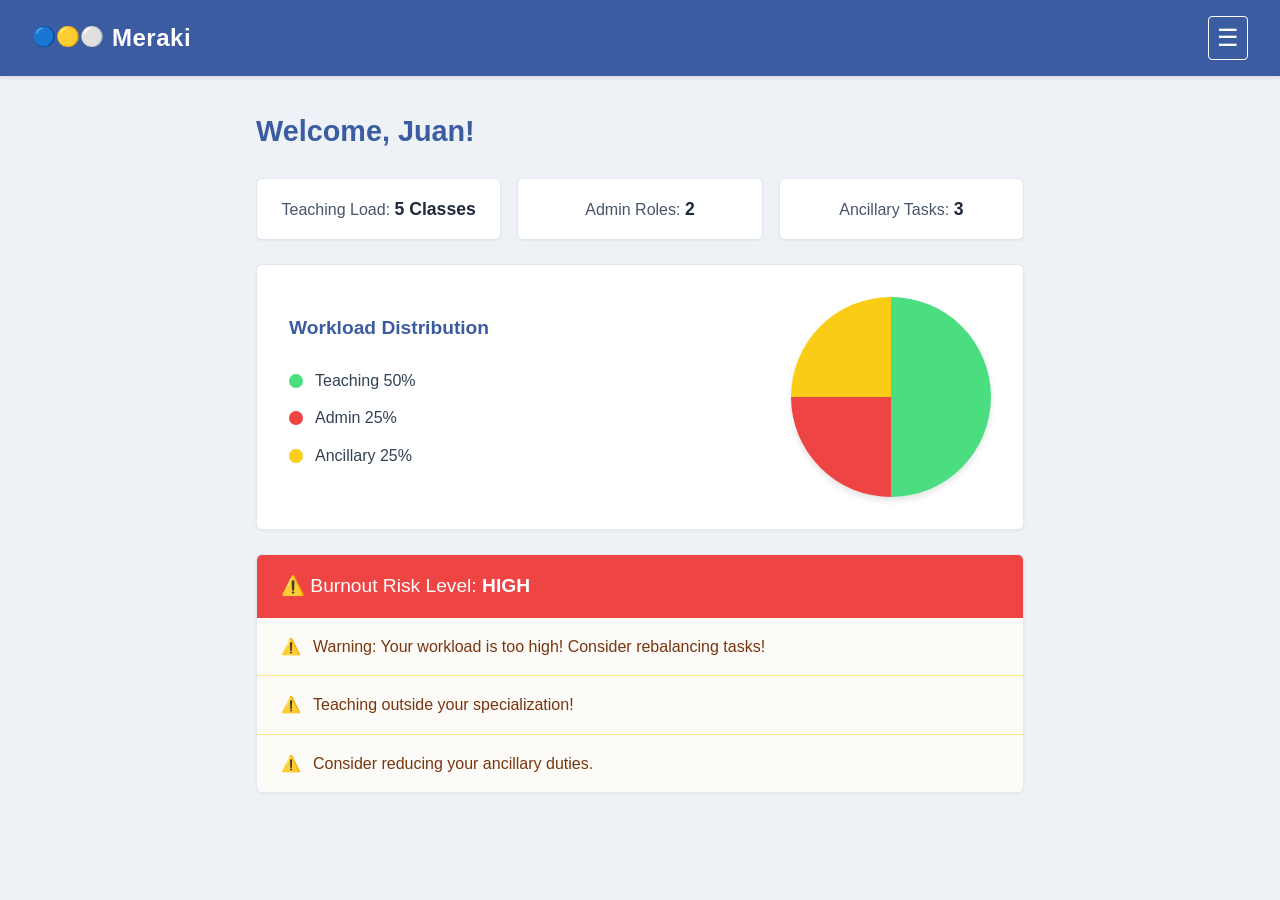
==== dashboard.html @ da5c370b "static prototype for viewing" ====
<!DOCTYPE html>
<html lang="en">
<head>
    <meta charset="UTF-8">
    <meta name="viewport" content="width=device-width, initial-scale=1.0">
    <title>Teacher Dashboard - Meraki System</title>
    <link rel="stylesheet" href="style.css">
</head>
<body class="dashboard-body">

    <header class="navbar">
        <div class="logo-container">
            <span class="logo-icon">🔵🟡⚪</span>
            <h1 class="logo">Meraki</h1>
        </div>
        <div class="menu-icon">☰</div>
    </header>

    <main class="dashboard-main">
        
        <h2 class="welcome-text">Welcome, Juan!</h2>

        <div class="stats-row">
            <div class="stat-box">Teaching Load: <strong>5 Classes</strong></div>
            <div class="stat-box">Admin Roles: <strong>2</strong></div>
            <div class="stat-box">Ancillary Tasks: <strong>3</strong></div>
        </div>

        <div class="dashboard-card chart-section">
            <div class="chart-info">
                <h3>Workload Distribution</h3>
                <ul class="chart-legend">
                    <li><span class="dot teaching-dot"></span> Teaching 50%</li>
                    <li><span class="dot admin-dot"></span> Admin 25%</li>
                    <li><span class="dot ancillary-dot"></span> Ancillary 25%</li>
                </ul>
            </div>
            
            <div class="pie-chart-container">
                <div class="pie-chart"></div>
            </div>
        </div>

        <div class="dashboard-card alerts-section">
            <div class="alert-header high-risk">
                ⚠️ Burnout Risk Level: <strong>HIGH</strong>
            </div>
            <div class="alert-list">
                <div class="alert-item">
                    <span>⚠️</span> Warning: Your workload is too high! Consider rebalancing tasks!
                </div>
                <div class="alert-item">
                    <span>⚠️</span> Teaching outside your specialization!
                </div>
                <div class="alert-item">
                    <span>⚠️</span> Consider reducing your ancillary duties.
                </div>
            </div>
        </div>

    </main>

</body>
</html>
---- style.css ----
/* Base Styles */
* {
    margin: 0;
    padding: 0;
    box-sizing: border-box;
    font-family: Arial, Helvetica, sans-serif; /* Standard, clean font like the PDF */
}

body {
    background-color: #eef2f6; /* Light gray-blue background seen in the mockups */
    color: #333333;
    line-height: 1.6;
}

/* Navigation - Matches the solid blue header in the PDF */
.navbar {
    background-color: #3b5ca0; /* The specific Meraki blue */
    color: #ffffff;
    padding: 1rem 2rem;
    display: flex;
    justify-content: space-between;
    align-items: center;
    box-shadow: 0 2px 4px rgba(0,0,0,0.1);
}

.logo-container {
    display: flex;
    align-items: center;
    gap: 0.5rem;
}

.logo {
    font-size: 1.5rem;
    font-weight: bold;
    letter-spacing: 0.5px;
}

.logo-icon {
    font-size: 1.2rem;
}

.nav-links {
    list-style: none;
    display: flex;
    gap: 1.5rem;
    align-items: center;
}

.nav-links a {
    text-decoration: none;
    color: #e0e7ff;
    font-weight: bold;
    font-size: 0.95rem;
}

.nav-links a:hover {
    color: #ffffff;
    text-decoration: underline;
}

.login-btn {
    background-color: #ffffff;
    color: #3b5ca0 !important; /* Forces the text to be blue */
    padding: 0.4rem 1.2rem;
    border-radius: 4px;
    text-decoration: none !important;
}

/* Hero Section */
.hero {
    text-align: center;
    padding: 5rem 2rem;
    max-w: 800px;
    margin: 0 auto;
}

.hero h2 {
    font-size: 2.2rem;
    color: #3b5ca0; /* Meraki blue for headings */
    margin-bottom: 1rem;
}

.hero p {
    font-size: 1.1rem;
    color: #555555;
    margin-bottom: 2rem;
}

/* Buttons - Matching the Login/Generate Report buttons from the PDF */
.cta-button {
    background-color: #4a6ebd; /* Slightly lighter blue for interactive buttons */
    color: #ffffff;
    padding: 0.75rem 2rem;
    text-decoration: none;
    border-radius: 4px;
    font-size: 1.1rem;
    font-weight: bold;
    display: inline-block;
    border: none;
    cursor: pointer;
}

.cta-button:hover {
    background-color: #3b5ca0;
}

/* Features Section - Matching the white dashboard cards */
.features-section {
    padding: 3rem 2rem 5rem;
}

.card-container {
    display: flex;
    gap: 1.5rem;
    max-w: 1000px;
    margin: 0 auto;
    justify-content: center;
    flex-wrap: wrap;
}

.card {
    background-color: #ffffff; /* White cards like the dashboard elements */
    border: 1px solid #d1d5db; /* Light border */
    border-radius: 6px;
    padding: 1.5rem;
    flex: 1;
    min-width: 280px;
    box-shadow: 0 1px 3px rgba(0,0,0,0.05); /* Very subtle shadow */
}

.card h4 {
    font-size: 1.2rem;
    color: #3b5ca0;
    margin-bottom: 0.75rem;
    border-bottom: 1px solid #e5e7eb;
    padding-bottom: 0.5rem;
}

.card p {
    color: #444444;
    font-size: 0.95rem;
}

/* Footer */
footer {
    background-color: #e2e8f0;
    color: #64748b;
    text-align: center;
    padding: 1.5rem;
    font-size: 0.85rem;
    margin-top: auto;
}

/* --- LOGIN PAGE STYLES --- */

/* Centers the login box perfectly on the screen */
.login-body {
    background-color: #e2e8f0; 
    display: flex;
    justify-content: center;
    align-items: center;
    height: 100vh; 
}

/* Updated to make a compact, centered box */
.login-wrapper {
    background-color: #ffffff;
    width: 90%; /* Allows it to shrink on very small mobile screens */
    max-width: 420px; /* Reduced from 600px to make it a neat box */
    box-shadow: 0 4px 12px rgba(0,0,0,0.15); /* Slightly stronger shadow to make the box pop */
    border-radius: 4px;
    overflow: hidden; 
}

.login-header {
    background-color: #3b5ca0;
    color: #ffffff;
    padding: 1.25rem 1.5rem; /* Adjusted padding for the narrower box */
    display: flex;
    align-items: center;
    justify-content: center; /* Centers the logo and text */
    gap: 0.5rem;
    text-align: center;
}

.login-header h2 {
    font-size: 0.95rem; /* Slightly smaller text to fit the new width */
    font-weight: normal;
    line-height: 1.2;
}

.login-header strong {
    font-size: 1.2rem;
    display: block; /* Puts "Meraki" on its own line like the PDF */
    margin-bottom: 0.2rem;
}

.login-form {
    padding: 2rem; /* Reduced padding to fit the narrower box */
    display: flex;
    flex-direction: column;
    gap: 1.25rem;
}

.login-form input,
.login-form select {
    width: 100%;
    padding: 0.85rem;
    border: 1px solid #cbd5e1;
    border-radius: 4px;
    font-size: 1rem;
    color: #334155;
    background-color: #f8fafc;
}

.login-form input:focus,
.login-form select:focus {
    outline: none;
    border-color: #3b5ca0;
    background-color: #ffffff;
}

.login-submit-btn {
    background-color: #4a6ebd;
    color: #ffffff;
    border: none;
    padding: 1rem;
    font-size: 1.1rem;
    font-weight: bold;
    border-radius: 4px;
    cursor: pointer;
    margin-top: 0.5rem;
    transition: background-color 0.2s;
}

.login-submit-btn:hover {
    background-color: #3b5ca0;
}

.forgot-password {
    text-align: center;
    display: block;
    margin-top: 0.5rem;
    color: #3b5ca0;
    text-decoration: underline;
    font-size: 0.95rem;
}

.forgot-password:hover {
    color: #1e3a8a;
}

/* --- TEACHER DASHBOARD STYLES --- */

.dashboard-body {
    background-color: #eef2f6; /* Light background from the PDF */
}

.menu-icon {
    color: #ffffff;
    font-size: 1.5rem;
    cursor: pointer;
    border: 1px solid #ffffff;
    padding: 0.1rem 0.5rem;
    border-radius: 4px;
}

.dashboard-main {
    max-width: 800px;
    margin: 2rem auto;
    padding: 0 1rem;
}

.welcome-text {
    color: #3b5ca0;
    font-size: 1.8rem;
    margin-bottom: 1.5rem;
}

/* Stats Row */
.stats-row {
    display: flex;
    gap: 1rem;
    margin-bottom: 1.5rem;
    flex-wrap: wrap;
}

.stat-box {
    flex: 1;
    background-color: #ffffff;
    padding: 1rem;
    border-radius: 6px;
    border: 1px solid #e2e8f0;
    text-align: center;
    color: #475569;
    min-width: 200px;
    box-shadow: 0 1px 2px rgba(0,0,0,0.05);
}

.stat-box strong {
    color: #1e293b;
    font-size: 1.1rem;
}

/* Common Card Style */
.dashboard-card {
    background-color: #ffffff;
    border-radius: 6px;
    border: 1px solid #e2e8f0;
    margin-bottom: 1.5rem;
    overflow: hidden;
    box-shadow: 0 1px 3px rgba(0,0,0,0.05);
}

/* Chart Section */
.chart-section {
    display: flex;
    justify-content: space-between;
    align-items: center;
    padding: 2rem;
    flex-wrap: wrap;
    gap: 2rem;
}

.chart-info h3 {
    color: #3b5ca0;
    margin-bottom: 1.5rem;
    font-size: 1.2rem;
}

.chart-legend {
    list-style: none;
}

.chart-legend li {
    display: flex;
    align-items: center;
    gap: 0.75rem;
    margin-bottom: 0.75rem;
    color: #334155;
}

.dot {
    width: 14px;
    height: 14px;
    border-radius: 50%;
    display: inline-block;
}

.teaching-dot { background-color: #4ade80; } /* Green */
.admin-dot { background-color: #ef4444; }    /* Red */
.ancillary-dot { background-color: #facc15; } /* Yellow */

/* CSS Pie Chart Magic */
.pie-chart-container {
    flex-shrink: 0;
}

.pie-chart {
    width: 200px;
    height: 200px;
    border-radius: 50%;
    /* This conic-gradient creates the pie chart!
       0% to 50% is Green (Teaching)
       50% to 75% is Red (Admin)
       75% to 100% is Yellow (Ancillary)
    */
    background: conic-gradient(
        #4ade80 0% 50%, 
        #ef4444 50% 75%, 
        #facc15 75% 100%
    );
    box-shadow: 0 4px 6px rgba(0,0,0,0.1);
}

/* Alerts Section */
.alert-header {
    padding: 1rem 1.5rem;
    font-size: 1.2rem;
    color: #ffffff;
}

.alert-header.high-risk {
    background-color: #ef4444; /* Solid Red background */
}

.alert-list {
    background-color: #fdfbf7; /* Very light beige/yellow for warning area */
}

.alert-item {
    padding: 1rem 1.5rem;
    border-bottom: 1px solid #fde68a;
    color: #78350f;
    display: flex;
    align-items: flex-start;
    gap: 0.75rem;
}

.alert-item:last-child {
    border-bottom: none;
}

/* --- TEACHER WORKLOAD PROFILE STYLES --- */

.profile-main {
    max-width: 800px;
    margin: 3rem auto;
    padding: 0 1rem;
}

.profile-card {
    background-color: #ffffff;
    border-radius: 6px;
    box-shadow: 0 2px 8px rgba(0,0,0,0.08);
    overflow: hidden;
}

.profile-card-header {
    background-color: #f8fafc;
    border-bottom: 1px solid #e2e8f0;
    padding: 1.5rem 2rem;
}

.profile-card-header h2 {
    color: #3b5ca0;
    font-size: 1.4rem;
    text-align: center;
}

.profile-card-body {
    padding: 2rem;
}

/* Info Grid (Name, Position, Specialization) */
.teacher-info-grid {
    display: flex;
    flex-direction: column;
    gap: 0.75rem;
    margin-bottom: 2rem;
}

.info-item {
    font-size: 1.1rem;
    color: #334155;
}

.info-label {
    font-weight: bold;
    color: #3b5ca0;
    display: inline-block;
    width: 130px; /* Keeps the labels neatly aligned */
}

.info-value {
    color: #1e293b;
}

.divider {
    border: 0;
    height: 1px;
    background-color: #e2e8f0;
    margin: 2rem 0;
}

/* Lists for Loads and Roles */
.workload-lists {
    display: flex;
    flex-direction: column;
    gap: 2rem;
    margin-bottom: 2rem;
}

.workload-section h3 {
    color: #3b5ca0;
    font-size: 1.2rem;
    margin-bottom: 1rem;
    border-bottom: 2px solid #e2e8f0;
    padding-bottom: 0.5rem;
    display: inline-block;
}

.workload-section ul {
    list-style-type: disc;
    padding-left: 2rem;
    color: #475569;
}

.workload-section li {
    margin-bottom: 0.5rem;
    font-size: 1.05rem;
}

/* Save Button */
.profile-actions {
    text-align: center;
    margin-top: 3rem;
}

.save-profile-btn {
    background-color: #3b5ca0;
    color: #ffffff;
    border: none;
    padding: 0.8rem 2.5rem;
    font-size: 1.1rem;
    font-weight: bold;
    border-radius: 4px;
    cursor: pointer;
    transition: background-color 0.2s;
}

.save-profile-btn:hover {
    background-color: #2c467b;
}

/* --- PRINCIPAL DASHBOARD STYLES --- */

.principal-main {
    max-width: 900px;
    margin: 2rem auto;
    padding: 0 1rem;
}

.section-title {
    color: #3b5ca0;
    margin-bottom: 1.5rem;
    font-size: 1.5rem;
    font-weight: bold;
}

/* KPI Overview Cards */
.kpi-container {
    display: flex;
    gap: 1rem;
    margin-bottom: 2rem;
    flex-wrap: wrap;
}

.kpi-card {
    flex: 1;
    border: 1px solid #e2e8f0;
    border-radius: 6px;
    padding: 1.5rem;
    display: flex;
    justify-content: space-between;
    align-items: center;
    box-shadow: 0 1px 3px rgba(0,0,0,0.05);
    min-width: 200px;
}

.kpi-label {
    font-weight: bold;
    color: #475569;
    font-size: 1.1rem;
}

.kpi-value {
    font-size: 2rem;
    font-weight: bold;
}

/* Specific Card Colors based on the PDF */
.total-kpi { background-color: #f8fafc; color: #334155; }
.high-kpi { background-color: #fef2f2; }
.moderate-kpi { background-color: #f0fdf4; }

.text-red { color: #ef4444; }
.text-green { color: #22c55e; }

/* Teacher Data Table */
.table-container {
    background-color: #ffffff;
    border-radius: 6px;
    box-shadow: 0 1px 3px rgba(0,0,0,0.05);
    overflow: hidden; /* Keeps the rounded corners clean */
    margin-bottom: 2rem;
    border: 1px solid #e2e8f0;
}

.teacher-table {
    width: 100%;
    border-collapse: collapse;
    text-align: left;
}

.teacher-table th {
    background-color: #3b5ca0; /* Matches the Meraki blue */
    color: #ffffff;
    padding: 1rem 1.5rem;
    font-weight: normal;
}

.teacher-table td {
    padding: 1rem 1.5rem;
    border-bottom: 1px solid #f1f5f9;
    color: #334155;
    font-weight: 500;
}

.teacher-table tr:last-child td {
    border-bottom: none; /* Removes the line under the last row */
}

/* Risk Level Badges */
.risk-badge {
    padding: 0.4rem 1rem;
    border-radius: 4px;
    font-weight: bold;
    font-size: 0.9rem;
    display: inline-block;
    min-width: 90px;
    text-align: center;
}

.high-risk-bg { background-color: #fde047; color: #b45309; } 
.moderate-risk-bg { background-color: #bbf7d0; color: #166534; } 
.low-risk-bg { background-color: #fef08a; color: #854d0e; } 

/* Heatmap Grid at the bottom */
.heatmap-container {
    background-color: #ffffff;
    padding: 1.5rem;
    border-radius: 6px;
    border: 1px solid #e2e8f0;
    box-shadow: 0 1px 3px rgba(0,0,0,0.05);
}

.heatmap-grid {
    display: flex;
    flex-wrap: wrap;
    gap: 4px;
    justify-content: center;
}

.heat-box {
    width: 24px;
    height: 24px;
    border-radius: 2px;
}

.heat-box.gray { background-color: #e2e8f0; }
.heat-box.green { background-color: #86efac; }
.heat-box.yellow { background-color: #fde047; }
.heat-box.orange { background-color: #fb923c; }
.heat-box.red { background-color: #ef4444; }
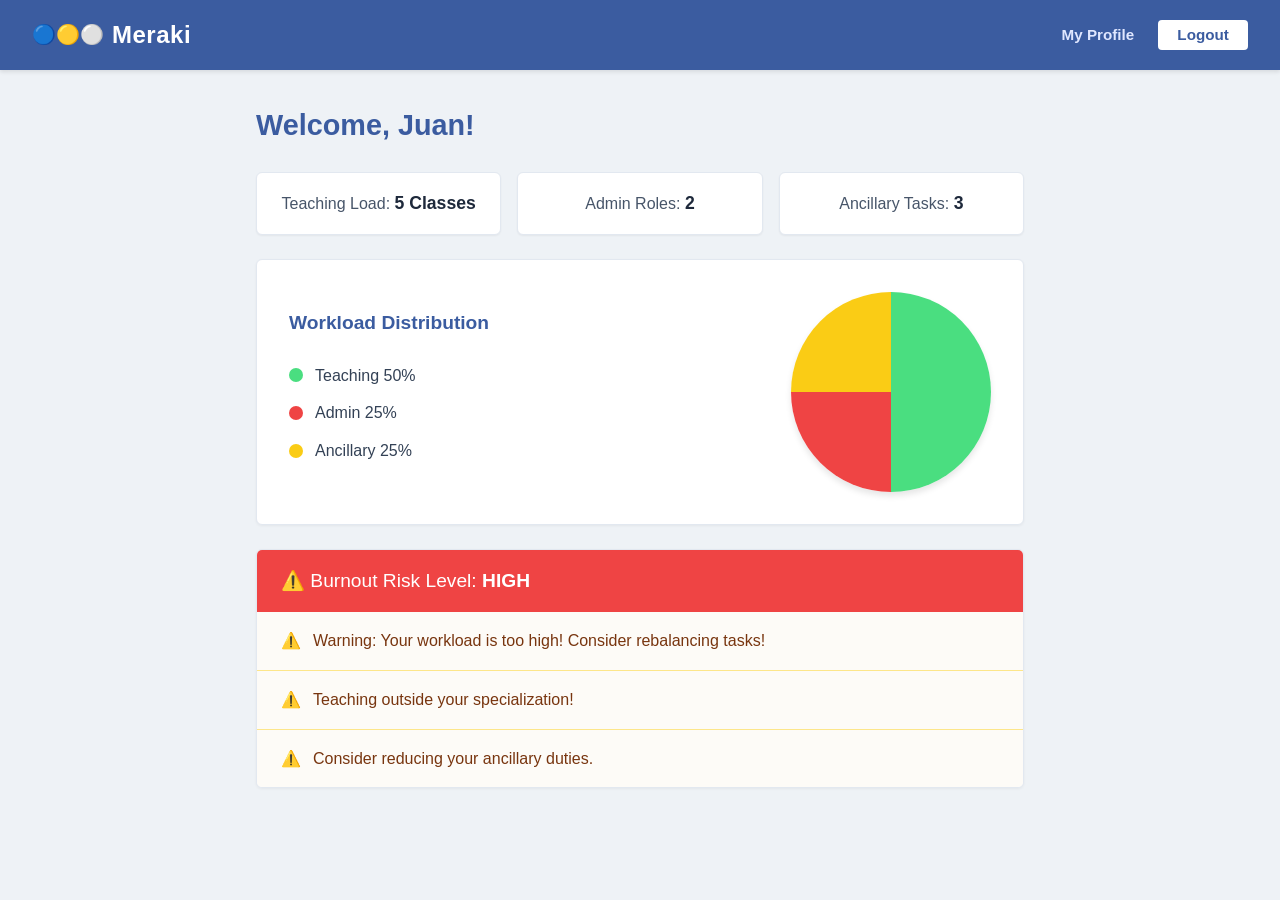
==== commit 730b8198: "Minor UI improvements" ====
--- a/dashboard.html
+++ b/dashboard.html
@@ -8,12 +8,17 @@
 </head>
 <body class="dashboard-body">
 
-    <header class="navbar">
+   <header class="navbar">
         <div class="logo-container">
             <span class="logo-icon">🔵🟡⚪</span>
             <h1 class="logo">Meraki</h1>
         </div>
-        <div class="menu-icon">☰</div>
+        <nav>
+            <ul class="nav-links">
+                <li><a href="profile.html">My Profile</a></li>
+                <li><a href="index.html" class="login-btn">Logout</a></li>
+            </ul>
+        </nav>
     </header>
 
     <main class="dashboard-main">
--- a/style.css
+++ b/style.css
@@ -642,4 +642,81 @@
 .heat-box.green { background-color: #86efac; }
 .heat-box.yellow { background-color: #fde047; }
 .heat-box.orange { background-color: #fb923c; }
-.heat-box.red { background-color: #ef4444; }+.heat-box.red { background-color: #ef4444; }
+
+/* --- Pop up for teacher editing profile --- */
+.modal {
+    display: none; /* Hidden by default */
+    position: fixed; 
+    z-index: 1000; 
+    left: 0;
+    top: 0;
+    width: 100%; 
+    height: 100%; 
+    background-color: rgba(0,0,0,0.6); /* Dark semi-transparent background */
+    justify-content: center;
+    align-items: center;
+}
+
+.modal-content {
+    background-color: #ffffff;
+    padding: 2rem;
+    border-radius: 6px;
+    width: 90%;
+    max-width: 500px;
+    box-shadow: 0 4px 15px rgba(0,0,0,0.2);
+    position: relative;
+    max-height: 90vh; /* Prevents it from getting taller than the screen */
+    overflow-y: auto; /* Allows scrolling inside the pop-up if needed */
+}
+
+.close-btn {
+    position: absolute;
+    top: 15px;
+    right: 20px;
+    color: #94a3b8;
+    font-size: 28px;
+    font-weight: bold;
+    cursor: pointer;
+    line-height: 1;
+}
+
+.close-btn:hover {
+    color: #334155;
+}
+
+#editForm {
+    display: flex;
+    flex-direction: column;
+    gap: 0.5rem;
+}
+
+#editForm label {
+    font-weight: bold;
+    color: #3b5ca0;
+    font-size: 0.9rem;
+    margin-top: 0.5rem;
+}
+
+#editForm input,
+#editForm textarea {
+    width: 100%;
+    padding: 0.6rem;
+    border: 1px solid #cbd5e1;
+    border-radius: 4px;
+    font-size: 1rem;
+    background-color: #f8fafc;
+    font-family: inherit;
+}
+
+#editForm input:focus,
+#editForm textarea:focus {
+    outline: none;
+    border-color: #3b5ca0;
+    background-color: #ffffff;
+}
+
+#editForm textarea {
+    resize: vertical;
+    min-height: 60px;
+}
